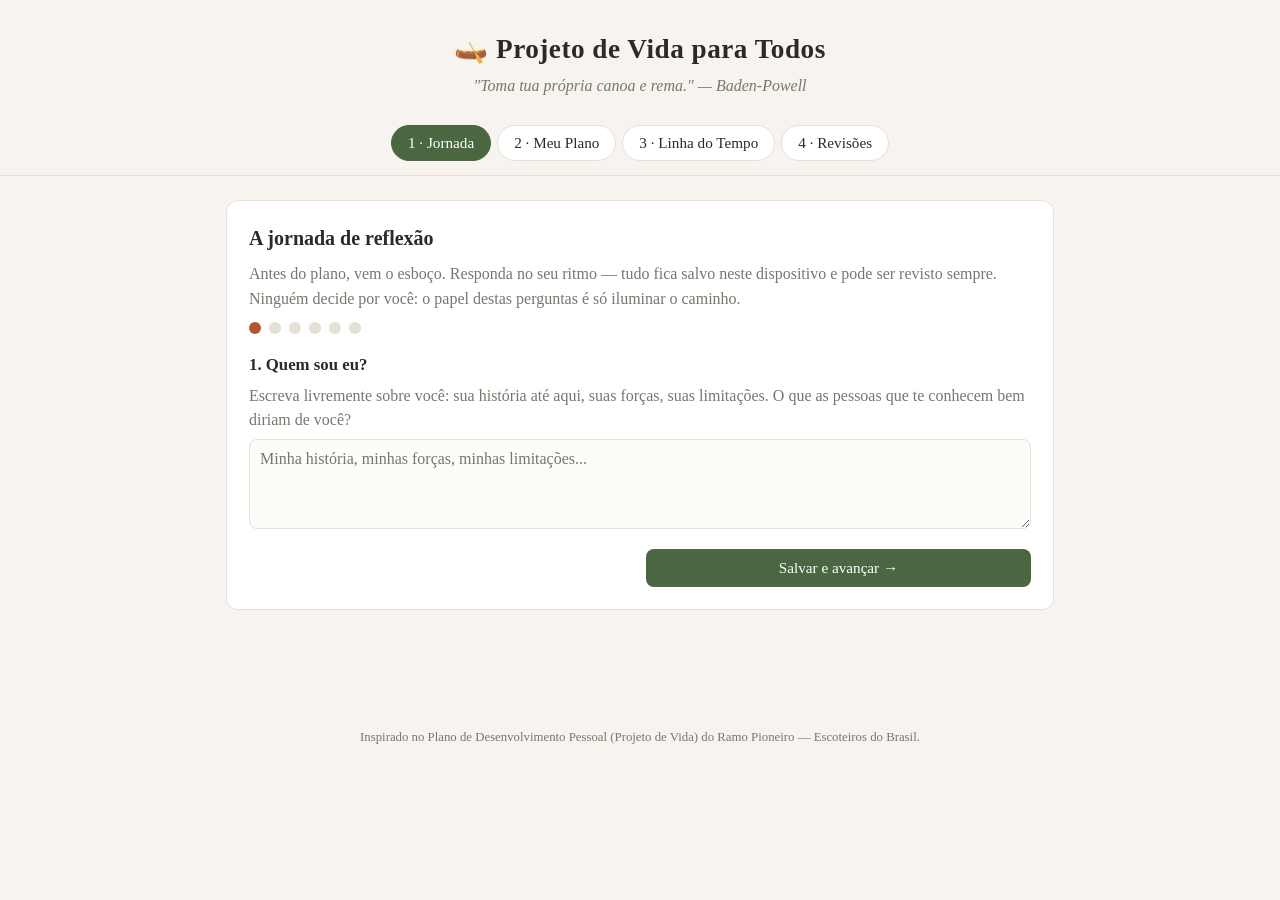
==== index.html @ 55fc8411 "Adiciona MVP web e documentação conceitual - index.html: MVP em arquivo único (jornada de reflexão, " ====
<!DOCTYPE html>
<html lang="pt-BR">
<head>
<meta charset="UTF-8">
<meta name="viewport" content="width=device-width, initial-scale=1.0">
<title>Projeto de Vida para Todos</title>
<style>
  :root{
    --bg:#f7f4ef; --card:#ffffff; --ink:#2b2a26; --muted:#7a766c;
    --accent:#4a6741; --accent2:#b4552d; --line:#e6e1d6;
    --fisico:#b4552d; --intelectual:#3b6ea5; --carater:#4a6741;
    --afetivo:#c04a6b; --social:#c9912c; --espiritual:#6b5b95;
  }
  *{box-sizing:border-box;margin:0;padding:0}
  body{font-family:Georgia,'Times New Roman',serif;background:var(--bg);color:var(--ink);line-height:1.55}
  header{padding:28px 20px 12px;text-align:center}
  header h1{font-size:1.7rem;letter-spacing:.5px}
  header p{color:var(--muted);font-style:italic;margin-top:4px}
  nav{display:flex;gap:6px;justify-content:center;flex-wrap:wrap;padding:14px 10px;position:sticky;top:0;background:var(--bg);z-index:5;border-bottom:1px solid var(--line)}
  nav button{font-family:inherit;font-size:.95rem;padding:8px 16px;border:1px solid var(--line);background:var(--card);border-radius:20px;cursor:pointer;color:var(--ink)}
  nav button.active{background:var(--accent);color:#fff;border-color:var(--accent)}
  main{max-width:860px;margin:0 auto;padding:24px 16px 80px}
  .card{background:var(--card);border:1px solid var(--line);border-radius:12px;padding:22px;margin-bottom:18px}
  .card h2{font-size:1.25rem;margin-bottom:8px}
  .card h3{font-size:1.05rem;margin:14px 0 6px}
  .muted{color:var(--muted)}
  .small{font-size:.85rem}
  textarea,input[type=text],input[type=date],select{width:100%;font-family:inherit;font-size:1rem;padding:10px;border:1px solid var(--line);border-radius:8px;background:#fdfcf9;color:var(--ink);margin-top:6px}
  textarea{min-height:90px;resize:vertical}
  .btn{font-family:inherit;font-size:.95rem;padding:9px 18px;border:none;border-radius:8px;background:var(--accent);color:#fff;cursor:pointer;margin-top:12px}
  .btn.secondary{background:transparent;color:var(--accent);border:1px solid var(--accent)}
  .btn.small{padding:5px 10px;font-size:.82rem;margin-top:0}
  .btn.danger{background:transparent;color:#a33;border:1px solid #c99}
  .quote{border-left:3px solid var(--accent2);padding:8px 14px;font-style:italic;color:var(--muted);margin:10px 0}
  .progress-dots{display:flex;gap:8px;margin:10px 0 18px}
  .progress-dots span{width:12px;height:12px;border-radius:50%;background:var(--line)}
  .progress-dots span.done{background:var(--accent)}
  .progress-dots span.current{background:var(--accent2)}
  .area-chip{display:inline-block;padding:2px 10px;border-radius:12px;color:#fff;font-size:.78rem;margin-right:6px}
  .goal{border:1px solid var(--line);border-left-width:5px;border-radius:8px;padding:12px 14px;margin:10px 0;background:#fdfcf9}
  .goal .top{display:flex;justify-content:space-between;align-items:baseline;gap:10px;flex-wrap:wrap}
  .goal.done{opacity:.55}
  .goal.done .g-title{text-decoration:line-through}
  .flex{display:flex;gap:10px;flex-wrap:wrap}
  .flex>*{flex:1;min-width:160px}
  .bars{margin:14px 0}
  .bar-row{display:flex;align-items:center;gap:10px;margin:6px 0}
  .bar-row .label{width:110px;font-size:.85rem;text-align:right}
  .bar-track{flex:1;height:14px;background:var(--line);border-radius:7px;overflow:hidden}
  .bar-fill{height:100%;border-radius:7px;transition:width .4s}
  .timeline{position:relative;margin:18px 0;padding-left:24px;border-left:2px solid var(--accent)}
  .tl-item{position:relative;margin-bottom:20px}
  .tl-item::before{content:'';position:absolute;left:-31px;top:6px;width:12px;height:12px;border-radius:50%;background:var(--accent2)}
  .tl-year{font-weight:bold;font-size:1.05rem}
  .banner{background:#fff8ec;border:1px solid #eadfc4;border-radius:10px;padding:12px 16px;margin-bottom:18px}
  .hidden{display:none}
  .center{text-align:center}
  .rev-log{border-bottom:1px dashed var(--line);padding:10px 0}
  footer{text-align:center;color:var(--muted);font-size:.8rem;padding:20px}
  @media(max-width:600px){.bar-row .label{width:80px}}
</style>
</head>
<body>
<header>
  <h1>🛶 Projeto de Vida para Todos</h1>
  <p>"Toma tua própria canoa e rema." — Baden-Powell</p>
</header>

<nav>
  <button data-tab="jornada" class="active">1 · Jornada</button>
  <button data-tab="plano">2 · Meu Plano</button>
  <button data-tab="tempo">3 · Linha do Tempo</button>
  <button data-tab="revisao">4 · Revisões</button>
</nav>

<main>

<!-- ===================== JORNADA ===================== -->
<section id="tab-jornada">
  <div class="card">
    <h2>A jornada de reflexão</h2>
    <p class="muted">Antes do plano, vem o esboço. Responda no seu ritmo — tudo fica salvo neste dispositivo e pode ser revisto sempre. Ninguém decide por você: o papel destas perguntas é só iluminar o caminho.</p>
    <div class="progress-dots" id="dots"></div>
    <div id="step-box"></div>
    <div class="flex">
      <button class="btn secondary" id="prevStep">← Anterior</button>
      <button class="btn" id="nextStep">Salvar e avançar →</button>
    </div>
  </div>
</section>

<!-- ===================== PLANO ===================== -->
<section id="tab-plano" class="hidden">
  <div class="banner" id="esbocoResumo"></div>
  <div class="card">
    <h2>Meu Plano de Desenvolvimento Pessoal</h2>
    <p class="muted">Um projeto de vida equilibrado cuida de seis áreas do desenvolvimento humano. Crie metas com prazo — pequenas ou grandes — e acompanhe o equilíbrio.</p>
    <div class="bars" id="areaBars"></div>
    <h3>Nova meta</h3>
    <div class="flex">
      <div><label class="small muted">Área</label><select id="gArea"></select></div>
      <div><label class="small muted">Horizonte</label>
        <select id="gHorizon">
          <option value="6 meses">6 meses</option>
          <option value="1 ano">1 ano</option>
          <option value="2 anos">2 anos</option>
          <option value="3 anos">3 anos</option>
          <option value="5 anos">5 anos</option>
        </select></div>
    </div>
    <label class="small muted">Meta</label>
    <input type="text" id="gTitle" placeholder="Ex.: concluir a graduação, correr 10 km, aprender violão...">
    <label class="small muted">Primeiro passo concreto</label>
    <input type="text" id="gStep" placeholder="Qual é a menor ação que você pode fazer nesta semana?">
    <button class="btn" id="addGoal">Adicionar meta</button>
  </div>
  <div class="card"><h2>Minhas metas</h2><div id="goalList"></div></div>
</section>

<!-- ===================== LINHA DO TEMPO ===================== -->
<section id="tab-tempo" class="hidden">
  <div class="card">
    <h2>Linha do tempo — próximos 5 anos</h2>
    <p class="muted">Suas metas organizadas no tempo. O futuro desejado, passo a passo.</p>
    <div class="timeline" id="timeline"></div>
  </div>
</section>

<!-- ===================== REVISÕES ===================== -->
<section id="tab-revisao" class="hidden">
  <div class="card">
    <h2>Ciclo de revisões</h2>
    <p class="muted">Um projeto de vida não é um documento — é um hábito. Revisite-o periodicamente: celebre o que avançou, ajuste o rumo, reformule sem culpa.</p>
    <div id="nextRevBox"></div>
    <label class="small muted">Agendar próxima revisão</label>
    <input type="date" id="revDate">
    <button class="btn" id="saveRevDate">Agendar</button>
  </div>
  <div class="card">
    <h2>Fazer uma revisão agora</h2>
    <p class="quote">"Promover a revisão de seu Projeto de Vida, projetando o caminho que pretende seguir para atingir aquilo que se propôs."</p>
    <label class="small muted">O que avançou desde a última revisão?</label>
    <textarea id="revWins"></textarea>
    <label class="small muted">O que mudou em mim ou ao meu redor? O que precisa ser ajustado?</label>
    <textarea id="revChanges"></textarea>
    <label class="small muted">Qual é o rumo para o próximo período?</label>
    <textarea id="revNext"></textarea>
    <button class="btn" id="saveReview">Registrar revisão</button>
  </div>
  <div class="card">
    <h2>Histórico de revisões</h2>
    <div id="revLog"></div>
  </div>
  <div class="card">
    <h2>Seus dados</h2>
    <p class="muted small">Tudo é salvo apenas neste navegador. Exporte um backup quando quiser.</p>
    <div class="flex">
      <button class="btn secondary" id="exportBtn">Exportar (JSON)</button>
      <button class="btn secondary" id="importBtn">Importar</button>
      <button class="btn danger" id="resetBtn">Apagar tudo</button>
    </div>
    <input type="file" id="importFile" accept=".json" class="hidden">
  </div>
</section>

</main>
<footer>Inspirado no Plano de Desenvolvimento Pessoal (Projeto de Vida) do Ramo Pioneiro — Escoteiros do Brasil.</footer>

<script>
const AREAS=[
 {id:'fisico',n:'Físico',c:'var(--fisico)'},
 {id:'intelectual',n:'Intelectual',c:'var(--intelectual)'},
 {id:'carater',n:'Caráter',c:'var(--carater)'},
 {id:'afetivo',n:'Afetivo',c:'var(--afetivo)'},
 {id:'social',n:'Social',c:'var(--social)'},
 {id:'espiritual',n:'Espiritual',c:'var(--espiritual)'}
];
const STEPS=[
 {k:'quemSou',t:'Quem sou eu?',q:'Escreva livremente sobre você: sua história até aqui, suas forças, suas limitações. O que as pessoas que te conhecem bem diriam de você?',ph:'Minha história, minhas forças, minhas limitações...'},
 {k:'valores',t:'Meus valores',q:'Quais valores você escolhe como bússola da sua vida? Pense em 3 a 5 princípios dos quais você não abre mão — e por quê.',ph:'Ex.: honestidade, serviço ao próximo, família, liberdade...'},
 {k:'mundo',t:'Meu mundo ao redor',q:'Faça uma análise prática do seu cenário: onde você vive, com quem conta, quais oportunidades e obstáculos existem ao seu redor hoje?',ph:'Contexto, pessoas, oportunidades, obstáculos...'},
 {k:'futuro',t:'O futuro desejado',q:'Daqui a 5 anos, se tudo caminhar bem: onde você está? O que faz? Com quem? Como se sente? Descreva esse futuro como se já estivesse vivendo nele.',ph:'Daqui a 5 anos eu...'},
 {k:'escolhas',t:'As escolhas',q:'Todas as possibilidades estão abertas, mas não dá para atingir todas — é preciso escolher. Do futuro que você descreveu, o que é essencial? O que você aceita deixar de lado por ora?',ph:'O essencial para mim é... Abro mão, por enquanto, de...'},
 {k:'apoio',t:'Minha rede de apoio',q:'Quem pode ser seu "padrinho/madrinha" nessa caminhada — alguém maduro que faça boas perguntas sem decidir por você? E quais amigos ajudarão a manter o rumo?',ph:'Pessoas com quem vou compartilhar este projeto...'}
];
let db=load();
function load(){try{return JSON.parse(localStorage.getItem('pvpt'))||{}}catch(e){return{}}}
function save(){localStorage.setItem('pvpt',JSON.stringify(db))}
db.journey=db.journey||{};db.goals=db.goals||[];db.reviews=db.reviews||[];db.step=db.step||0;

/* ---------- navegação ---------- */
document.querySelectorAll('nav button').forEach(b=>b.onclick=()=>{
  document.querySelectorAll('nav button').forEach(x=>x.classList.remove('active'));
  b.classList.add('active');
  ['jornada','plano','tempo','revisao'].forEach(t=>document.getElementById('tab-'+t).classList.toggle('hidden',t!==b.dataset.tab));
  render();
});

/* ---------- jornada ---------- */
function renderJourney(){
  const i=db.step, s=STEPS[Math.min(i,STEPS.length-1)];
  document.getElementById('dots').innerHTML=STEPS.map((_,j)=>`<span class="${j<i?'done':j===i?'current':''}"></span>`).join('');
  const box=document.getElementById('step-box');
  if(i>=STEPS.length){
    box.innerHTML=`<h3>✅ Esboço concluído!</h3><p class="muted">Você completou a jornada de reflexão. Agora transforme o esboço em plano: vá para <b>Meu Plano</b> e crie metas nas seis áreas. Você pode voltar e revisar qualquer resposta quando quiser.</p>`;
    document.getElementById('nextStep').classList.add('hidden');
  }else{
    document.getElementById('nextStep').classList.remove('hidden');
    box.innerHTML=`<h3>${i+1}. ${s.t}</h3><p class="muted">${s.q}</p><textarea id="stepText" placeholder="${s.ph}">${db.journey[s.k]||''}</textarea>`;
  }
  document.getElementById('prevStep').style.visibility=i===0?'hidden':'visible';
}
document.getElementById('nextStep').onclick=()=>{
  const s=STEPS[db.step]; if(s){db.journey[s.k]=document.getElementById('stepText').value}
  db.step=Math.min(db.step+1,STEPS.length); save(); renderJourney();
};
document.getElementById('prevStep').onclick=()=>{
  const s=STEPS[db.step]; if(s&&document.getElementById('stepText'))db.journey[s.k]=document.getElementById('stepText').value;
  db.step=Math.max(db.step-1,0); save(); renderJourney();
};

/* ---------- plano ---------- */
document.getElementById('gArea').innerHTML=AREAS.map(a=>`<option value="${a.id}">${a.n}</option>`).join('');
document.getElementById('addGoal').onclick=()=>{
  const t=document.getElementById('gTitle').value.trim(); if(!t)return alert('Escreva a meta.');
  db.goals.push({id:Date.now(),area:document.getElementById('gArea').value,horizon:document.getElementById('gHorizon').value,title:t,step:document.getElementById('gStep').value.trim(),done:false});
  document.getElementById('gTitle').value='';document.getElementById('gStep').value='';
  save(); render();
};
function area(id){return AREAS.find(a=>a.id===id)}
function renderPlan(){
  const vals=db.journey.valores?`<b>Bússola de valores:</b> ${esc(db.journey.valores).slice(0,220)}`:'Complete a <b>Jornada</b> para trazer seus valores e seu futuro desejado para cá.';
  document.getElementById('esbocoResumo').innerHTML='🧭 '+vals;
  document.getElementById('areaBars').innerHTML=AREAS.map(a=>{
    const n=db.goals.filter(g=>g.area===a.id).length;
    const max=Math.max(1,...AREAS.map(x=>db.goals.filter(g=>g.area===x.id).length));
    return `<div class="bar-row"><div class="label">${a.n}</div><div class="bar-track"><div class="bar-fill" style="width:${n/max*100}%;background:${a.c}"></div></div><div class="small muted">${n}</div></div>`;
  }).join('');
  const list=document.getElementById('goalList');
  list.innerHTML=db.goals.length?db.goals.map(g=>`
    <div class="goal ${g.done?'done':''}" style="border-left-color:${area(g.area).c}">
      <div class="top"><div><span class="area-chip" style="background:${area(g.area).c}">${area(g.area).n}</span><b class="g-title">${esc(g.title)}</b></div><span class="small muted">${g.horizon}</span></div>
      ${g.step?`<div class="small muted">Primeiro passo: ${esc(g.step)}</div>`:''}
      <div style="margin-top:8px">
        <button class="btn small secondary" onclick="toggleGoal(${g.id})">${g.done?'Reabrir':'Concluída ✓'}</button>
        <button class="btn small danger" onclick="delGoal(${g.id})">Excluir</button>
      </div>
    </div>`).join(''):'<p class="muted">Nenhuma meta ainda. Comece pequeno — uma meta em uma área já é um começo.</p>';
}
window.toggleGoal=id=>{const g=db.goals.find(x=>x.id===id);g.done=!g.done;save();render()};
window.delGoal=id=>{if(confirm('Excluir esta meta?')){db.goals=db.goals.filter(x=>x.id!==id);save();render()}};

/* ---------- linha do tempo ---------- */
function renderTimeline(){
  const order=['6 meses','1 ano','2 anos','3 anos','5 anos'];
  const y=new Date().getFullYear();
  const lbl={'6 meses':`${y} · em 6 meses`,'1 ano':`${y+1}`,'2 anos':`${y+2}`,'3 anos':`${y+3}`,'5 anos':`${y+5}`};
  document.getElementById('timeline').innerHTML=order.map(h=>{
    const gs=db.goals.filter(g=>g.horizon===h);
    if(!gs.length)return '';
    return `<div class="tl-item"><div class="tl-year">${lbl[h]}</div>${gs.map(g=>`<div><span class="area-chip" style="background:${area(g.area).c}">${area(g.area).n}</span>${g.done?'✅ ':''}${esc(g.title)}</div>`).join('')}</div>`;
  }).join('')||'<p class="muted">Crie metas em <b>Meu Plano</b> para vê-las aqui.</p>';
}

/* ---------- revisões ---------- */
function renderReviews(){
  const box=document.getElementById('nextRevBox');
  if(db.nextReview){
    const d=new Date(db.nextReview+'T00:00'),today=new Date();today.setHours(0,0,0,0);
    const diff=Math.round((d-today)/864e5);
    box.innerHTML=diff<0?`<div class="banner">⏰ <b>Sua revisão está atrasada ${-diff} dia(s).</b> Que tal fazê-la agora, logo abaixo?</div>`
      :diff===0?`<div class="banner">🌟 <b>Hoje é dia de revisão do seu projeto de vida!</b></div>`
      :`<div class="banner">📅 Próxima revisão em <b>${diff} dia(s)</b> (${d.toLocaleDateString('pt-BR')}).</div>`;
  }else box.innerHTML='<div class="banner">Nenhuma revisão agendada. Sugestão: a cada 3 meses.</div>';
  document.getElementById('revLog').innerHTML=db.reviews.length?[...db.reviews].reverse().map(r=>`
    <div class="rev-log"><b>${new Date(r.date).toLocaleDateString('pt-BR')}</b>
    ${r.wins?`<div class="small"><b>Avanços:</b> ${esc(r.wins)}</div>`:''}
    ${r.changes?`<div class="small"><b>Ajustes:</b> ${esc(r.changes)}</div>`:''}
    ${r.next?`<div class="small"><b>Rumo:</b> ${esc(r.next)}</div>`:''}</div>`).join('')
    :'<p class="muted">Nenhuma revisão registrada ainda.</p>';
}
document.getElementById('saveRevDate').onclick=()=>{
  const v=document.getElementById('revDate').value; if(!v)return alert('Escolha uma data.');
  db.nextReview=v;save();render();
};
document.getElementById('saveReview').onclick=()=>{
  const wins=document.getElementById('revWins').value.trim(),changes=document.getElementById('revChanges').value.trim(),next=document.getElementById('revNext').value.trim();
  if(!wins&&!changes&&!next)return alert('Escreva pelo menos um campo.');
  db.reviews.push({date:new Date().toISOString(),wins,changes,next});
  const d=new Date();d.setMonth(d.getMonth()+3);db.nextReview=d.toISOString().slice(0,10);
  ['revWins','revChanges','revNext'].forEach(i=>document.getElementById(i).value='');
  save();render();alert('Revisão registrada! Próxima sugerida daqui a 3 meses — ajuste a data se quiser.');
};

/* ---------- dados ---------- */
document.getElementById('exportBtn').onclick=()=>{
  const a=document.createElement('a');
  a.href=URL.createObjectURL(new Blob([JSON.stringify(db,null,2)],{type:'application/json'}));
  a.download='projeto-de-vida-backup.json';a.click();
};
document.getElementById('importBtn').onclick=()=>document.getElementById('importFile').click();
document.getElementById('importFile').onchange=e=>{
  const f=e.target.files[0];if(!f)return;
  const r=new FileReader();r.onload=()=>{try{db=JSON.parse(r.result);db.journey=db.journey||{};db.goals=db.goals||[];db.reviews=db.reviews||[];db.step=db.step||0;save();render();alert('Dados importados!')}catch(err){alert('Arquivo inválido.')}};r.readAsText(f);
};
document.getElementById('resetBtn').onclick=()=>{if(confirm('Apagar TODOS os dados deste dispositivo?')){localStorage.removeItem('pvpt');db={journey:{},goals:[],reviews:[],step:0};render()}};

function esc(s){const d=document.createElement('div');d.textContent=s;return d.innerHTML}
function render(){renderJourney();renderPlan();renderTimeline();renderReviews()}
render();
</script>
</body>
</html>
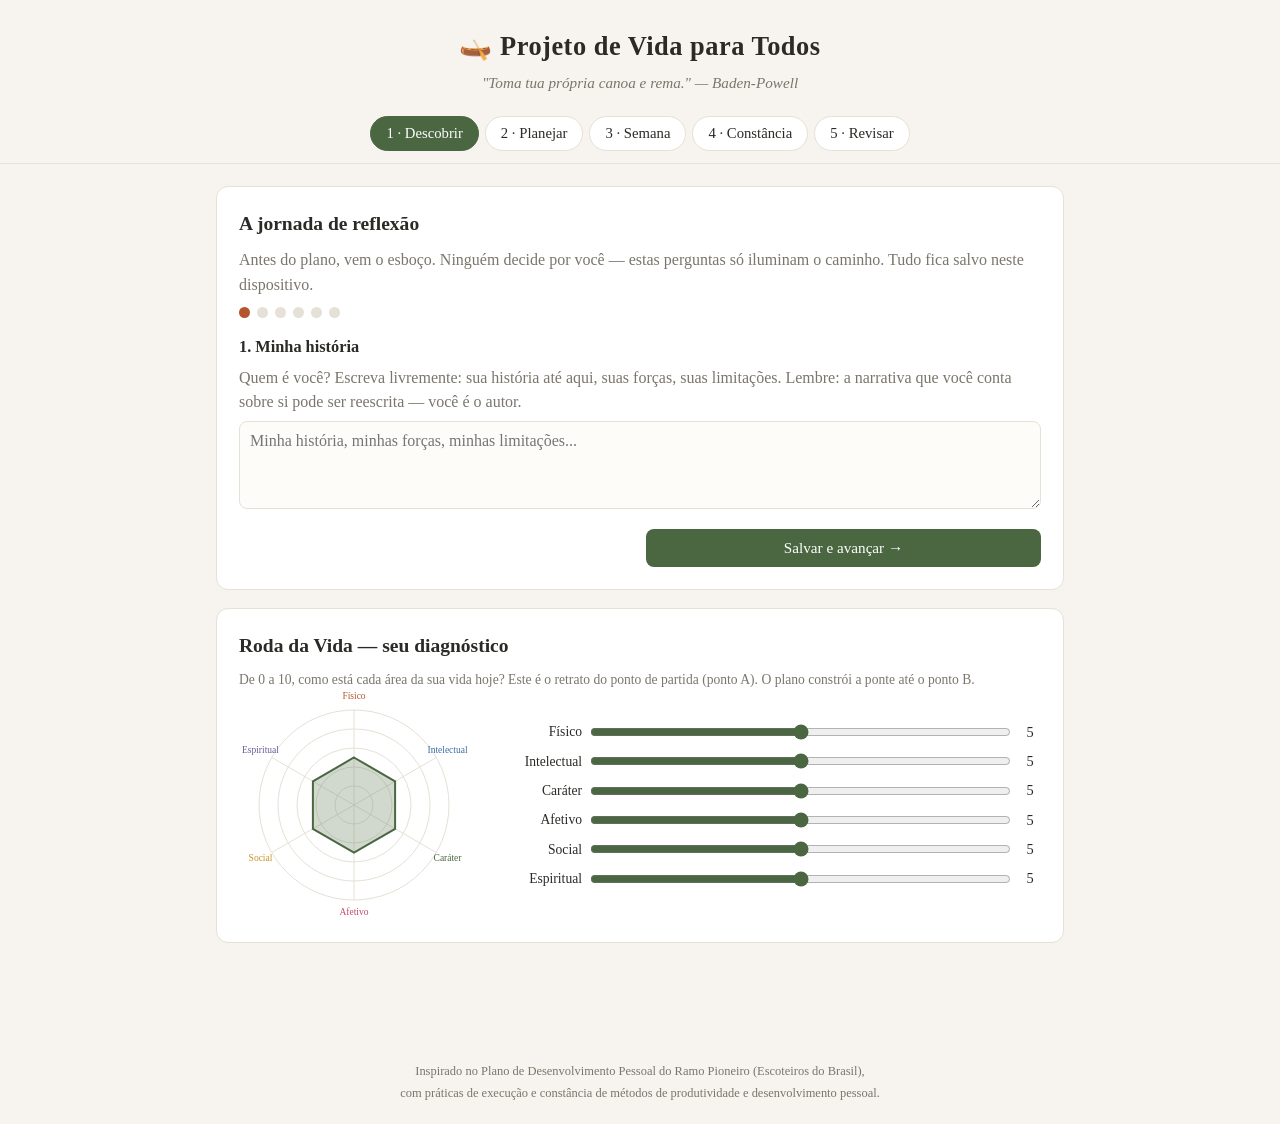
==== commit 128428a4: "Redesenha app v2 integrando PDP escoteiro, Método Cronos e Jornada das 5 Liberdades - docs/estrutura" ====
--- a/index.html
+++ b/index.html
@@ -7,57 +7,77 @@
 <style>
   :root{
     --bg:#f7f4ef; --card:#ffffff; --ink:#2b2a26; --muted:#7a766c;
-    --accent:#4a6741; --accent2:#b4552d; --line:#e6e1d6;
+    --accent:#4a6741; --accent2:#b4552d; --line:#e6e1d6; --soft:#fdfcf9;
     --fisico:#b4552d; --intelectual:#3b6ea5; --carater:#4a6741;
     --afetivo:#c04a6b; --social:#c9912c; --espiritual:#6b5b95;
   }
   *{box-sizing:border-box;margin:0;padding:0}
   body{font-family:Georgia,'Times New Roman',serif;background:var(--bg);color:var(--ink);line-height:1.55}
-  header{padding:28px 20px 12px;text-align:center}
-  header h1{font-size:1.7rem;letter-spacing:.5px}
-  header p{color:var(--muted);font-style:italic;margin-top:4px}
-  nav{display:flex;gap:6px;justify-content:center;flex-wrap:wrap;padding:14px 10px;position:sticky;top:0;background:var(--bg);z-index:5;border-bottom:1px solid var(--line)}
-  nav button{font-family:inherit;font-size:.95rem;padding:8px 16px;border:1px solid var(--line);background:var(--card);border-radius:20px;cursor:pointer;color:var(--ink)}
+  header{padding:26px 20px 10px;text-align:center}
+  header h1{font-size:1.65rem;letter-spacing:.5px}
+  header p{color:var(--muted);font-style:italic;margin-top:4px;font-size:.95rem}
+  nav{display:flex;gap:6px;justify-content:center;flex-wrap:wrap;padding:12px 10px;position:sticky;top:0;background:var(--bg);z-index:5;border-bottom:1px solid var(--line)}
+  nav button{font-family:inherit;font-size:.92rem;padding:8px 15px;border:1px solid var(--line);background:var(--card);border-radius:20px;cursor:pointer;color:var(--ink)}
   nav button.active{background:var(--accent);color:#fff;border-color:var(--accent)}
-  main{max-width:860px;margin:0 auto;padding:24px 16px 80px}
+  main{max-width:880px;margin:0 auto;padding:22px 16px 80px}
   .card{background:var(--card);border:1px solid var(--line);border-radius:12px;padding:22px;margin-bottom:18px}
-  .card h2{font-size:1.25rem;margin-bottom:8px}
-  .card h3{font-size:1.05rem;margin:14px 0 6px}
-  .muted{color:var(--muted)}
-  .small{font-size:.85rem}
-  textarea,input[type=text],input[type=date],select{width:100%;font-family:inherit;font-size:1rem;padding:10px;border:1px solid var(--line);border-radius:8px;background:#fdfcf9;color:var(--ink);margin-top:6px}
-  textarea{min-height:90px;resize:vertical}
+  .card h2{font-size:1.22rem;margin-bottom:8px}
+  .card h3{font-size:1.02rem;margin:14px 0 6px}
+  .muted{color:var(--muted)} .small{font-size:.85rem} .center{text-align:center}
+  textarea,input[type=text],input[type=date],input[type=number],select{width:100%;font-family:inherit;font-size:1rem;padding:10px;border:1px solid var(--line);border-radius:8px;background:var(--soft);color:var(--ink);margin-top:6px}
+  textarea{min-height:88px;resize:vertical}
   .btn{font-family:inherit;font-size:.95rem;padding:9px 18px;border:none;border-radius:8px;background:var(--accent);color:#fff;cursor:pointer;margin-top:12px}
   .btn.secondary{background:transparent;color:var(--accent);border:1px solid var(--accent)}
   .btn.small{padding:5px 10px;font-size:.82rem;margin-top:0}
   .btn.danger{background:transparent;color:#a33;border:1px solid #c99}
   .quote{border-left:3px solid var(--accent2);padding:8px 14px;font-style:italic;color:var(--muted);margin:10px 0}
-  .progress-dots{display:flex;gap:8px;margin:10px 0 18px}
-  .progress-dots span{width:12px;height:12px;border-radius:50%;background:var(--line)}
+  .progress-dots{display:flex;gap:7px;margin:10px 0 16px;flex-wrap:wrap}
+  .progress-dots span{width:11px;height:11px;border-radius:50%;background:var(--line);cursor:pointer}
   .progress-dots span.done{background:var(--accent)}
   .progress-dots span.current{background:var(--accent2)}
-  .area-chip{display:inline-block;padding:2px 10px;border-radius:12px;color:#fff;font-size:.78rem;margin-right:6px}
-  .goal{border:1px solid var(--line);border-left-width:5px;border-radius:8px;padding:12px 14px;margin:10px 0;background:#fdfcf9}
+  .area-chip{display:inline-block;padding:2px 10px;border-radius:12px;color:#fff;font-size:.76rem;margin-right:6px}
+  .goal{border:1px solid var(--line);border-left-width:5px;border-radius:8px;padding:12px 14px;margin:10px 0;background:var(--soft)}
   .goal .top{display:flex;justify-content:space-between;align-items:baseline;gap:10px;flex-wrap:wrap}
-  .goal.done{opacity:.55}
-  .goal.done .g-title{text-decoration:line-through}
-  .flex{display:flex;gap:10px;flex-wrap:wrap}
-  .flex>*{flex:1;min-width:160px}
+  .goal.done{opacity:.55} .goal.done .g-title{text-decoration:line-through}
+  .flex{display:flex;gap:10px;flex-wrap:wrap} .flex>*{flex:1;min-width:150px}
   .bars{margin:14px 0}
   .bar-row{display:flex;align-items:center;gap:10px;margin:6px 0}
-  .bar-row .label{width:110px;font-size:.85rem;text-align:right}
-  .bar-track{flex:1;height:14px;background:var(--line);border-radius:7px;overflow:hidden}
+  .bar-row .label{width:105px;font-size:.84rem;text-align:right}
+  .bar-track{flex:1;height:13px;background:var(--line);border-radius:7px;overflow:hidden}
   .bar-fill{height:100%;border-radius:7px;transition:width .4s}
   .timeline{position:relative;margin:18px 0;padding-left:24px;border-left:2px solid var(--accent)}
   .tl-item{position:relative;margin-bottom:20px}
   .tl-item::before{content:'';position:absolute;left:-31px;top:6px;width:12px;height:12px;border-radius:50%;background:var(--accent2)}
-  .tl-year{font-weight:bold;font-size:1.05rem}
-  .banner{background:#fff8ec;border:1px solid #eadfc4;border-radius:10px;padding:12px 16px;margin-bottom:18px}
+  .tl-year{font-weight:bold;font-size:1.02rem}
+  .banner{background:#fff8ec;border:1px solid #eadfc4;border-radius:10px;padding:12px 16px;margin-bottom:16px}
   .hidden{display:none}
-  .center{text-align:center}
   .rev-log{border-bottom:1px dashed var(--line);padding:10px 0}
-  footer{text-align:center;color:var(--muted);font-size:.8rem;padding:20px}
-  @media(max-width:600px){.bar-row .label{width:80px}}
+  .wheel-wrap{display:flex;gap:18px;flex-wrap:wrap;align-items:center;justify-content:center}
+  .wheel-sliders{flex:1;min-width:240px}
+  .slider-row{display:flex;align-items:center;gap:8px;margin:7px 0}
+  .slider-row .label{width:95px;font-size:.85rem;text-align:right}
+  .slider-row input[type=range]{flex:1;accent-color:var(--accent)}
+  .slider-row .val{width:22px;text-align:center;font-size:.9rem}
+  .habit{display:flex;align-items:center;gap:10px;border:1px solid var(--line);border-radius:8px;padding:9px 12px;margin:7px 0;background:var(--soft)}
+  .habit .name{flex:1}
+  .habit .streak{font-size:.8rem;color:var(--accent2)}
+  .habit input[type=checkbox]{width:20px;height:20px;accent-color:var(--accent)}
+  .top3-item{display:flex;align-items:center;gap:10px;border:1px solid var(--line);border-left:5px solid var(--accent2);border-radius:8px;padding:10px 12px;margin:8px 0;background:var(--soft)}
+  .top3-item input[type=checkbox]{width:20px;height:20px;accent-color:var(--accent)}
+  .top3-item.done .t{text-decoration:line-through;opacity:.6}
+  .space-cols{display:grid;grid-template-columns:repeat(auto-fit,minmax(170px,1fr));gap:10px;margin-top:10px}
+  .space-col{border:1px solid var(--line);border-radius:8px;padding:10px;background:var(--soft)}
+  .space-col h4{font-size:.9rem;margin-bottom:6px}
+  .space-col ul{list-style:none}
+  .space-col li{font-size:.86rem;padding:3px 0;border-bottom:1px dashed var(--line);display:flex;justify-content:space-between;gap:6px}
+  .space-col li button{border:none;background:none;color:#a33;cursor:pointer}
+  .kpi-grid{display:grid;grid-template-columns:repeat(auto-fit,minmax(130px,1fr));gap:10px;margin:12px 0}
+  .kpi{border:1px solid var(--line);border-radius:10px;padding:14px 10px;text-align:center;background:var(--soft)}
+  .kpi .num{font-size:1.7rem;font-weight:bold;color:var(--accent)}
+  .kpi .lbl{font-size:.78rem;color:var(--muted)}
+  .support-person{display:flex;justify-content:space-between;align-items:center;border-bottom:1px dashed var(--line);padding:7px 0}
+  footer{text-align:center;color:var(--muted);font-size:.78rem;padding:20px;line-height:1.7}
+  @media(max-width:600px){.bar-row .label{width:78px}.slider-row .label{width:78px}}
 </style>
 </head>
 <body>
@@ -67,19 +87,20 @@
 </header>
 
 <nav>
-  <button data-tab="jornada" class="active">1 · Jornada</button>
-  <button data-tab="plano">2 · Meu Plano</button>
-  <button data-tab="tempo">3 · Linha do Tempo</button>
-  <button data-tab="revisao">4 · Revisões</button>
+  <button data-tab="descobrir" class="active">1 · Descobrir</button>
+  <button data-tab="planejar">2 · Planejar</button>
+  <button data-tab="semana">3 · Semana</button>
+  <button data-tab="constancia">4 · Constância</button>
+  <button data-tab="revisar">5 · Revisar</button>
 </nav>
 
 <main>
 
-<!-- ===================== JORNADA ===================== -->
-<section id="tab-jornada">
+<!-- ============ DESCOBRIR ============ -->
+<section id="tab-descobrir">
   <div class="card">
     <h2>A jornada de reflexão</h2>
-    <p class="muted">Antes do plano, vem o esboço. Responda no seu ritmo — tudo fica salvo neste dispositivo e pode ser revisto sempre. Ninguém decide por você: o papel destas perguntas é só iluminar o caminho.</p>
+    <p class="muted">Antes do plano, vem o esboço. Ninguém decide por você — estas perguntas só iluminam o caminho. Tudo fica salvo neste dispositivo.</p>
     <div class="progress-dots" id="dots"></div>
     <div id="step-box"></div>
     <div class="flex">
@@ -87,70 +108,140 @@
       <button class="btn" id="nextStep">Salvar e avançar →</button>
     </div>
   </div>
+  <div class="card" id="wheelCard">
+    <h2>Roda da Vida — seu diagnóstico</h2>
+    <p class="muted small">De 0 a 10, como está cada área da sua vida hoje? Este é o retrato do ponto de partida (ponto A). O plano constrói a ponte até o ponto B.</p>
+    <div class="wheel-wrap">
+      <svg id="wheelSvg" width="230" height="230" viewBox="0 0 230 230"></svg>
+      <div class="wheel-sliders" id="wheelSliders"></div>
+    </div>
+  </div>
 </section>
 
-<!-- ===================== PLANO ===================== -->
-<section id="tab-plano" class="hidden">
+<!-- ============ PLANEJAR ============ -->
+<section id="tab-planejar" class="hidden">
   <div class="banner" id="esbocoResumo"></div>
   <div class="card">
-    <h2>Meu Plano de Desenvolvimento Pessoal</h2>
-    <p class="muted">Um projeto de vida equilibrado cuida de seis áreas do desenvolvimento humano. Crie metas com prazo — pequenas ou grandes — e acompanhe o equilíbrio.</p>
+    <h2>Metas nas 6 áreas</h2>
+    <p class="muted">Um projeto equilibrado cuida das seis áreas do desenvolvimento humano. Metas claras, com prazo, um porquê e um primeiro passo.</p>
     <div class="bars" id="areaBars"></div>
     <h3>Nova meta</h3>
     <div class="flex">
       <div><label class="small muted">Área</label><select id="gArea"></select></div>
       <div><label class="small muted">Horizonte</label>
         <select id="gHorizon">
-          <option value="6 meses">6 meses</option>
-          <option value="1 ano">1 ano</option>
-          <option value="2 anos">2 anos</option>
-          <option value="3 anos">3 anos</option>
+          <option value="6 meses">6 meses</option><option value="1 ano">1 ano</option>
+          <option value="2 anos">2 anos</option><option value="3 anos">3 anos</option>
           <option value="5 anos">5 anos</option>
         </select></div>
     </div>
-    <label class="small muted">Meta</label>
-    <input type="text" id="gTitle" placeholder="Ex.: concluir a graduação, correr 10 km, aprender violão...">
-    <label class="small muted">Primeiro passo concreto</label>
-    <input type="text" id="gStep" placeholder="Qual é a menor ação que você pode fazer nesta semana?">
+    <label class="small muted">Meta (específica e mensurável)</label>
+    <input type="text" id="gTitle" placeholder="Ex.: correr 10 km, concluir a graduação, ler 12 livros...">
+    <label class="small muted">Por que ela importa? (ligue a um valor seu ou à sua visão)</label>
+    <input type="text" id="gWhy" placeholder="Ex.: saúde para acompanhar meus filhos crescendo">
+    <label class="small muted">Primeiro passo concreto (esta semana)</label>
+    <input type="text" id="gStep" placeholder="Qual é a menor ação possível?">
+    <label class="small muted">O que preciso desenvolver? (conhecimento · habilidade · atitude — opcional)</label>
+    <input type="text" id="gCha" placeholder="Ex.: aprender inglês (C), treinar oratória (H), pedir ajuda (A)">
     <button class="btn" id="addGoal">Adicionar meta</button>
   </div>
   <div class="card"><h2>Minhas metas</h2><div id="goalList"></div></div>
+  <div class="card">
+    <h2>Linha do tempo — próximos 5 anos</h2>
+    <div class="timeline" id="timeline"></div>
+  </div>
+  <div class="card">
+    <h2>Minha rede de apoio</h2>
+    <p class="muted small">Um projeto compartilhado é mais forte. Quem conhece o seu? Um padrinho/madrinha que faz boas perguntas, amigos que ajudam a manter o rumo.</p>
+    <div id="supportList"></div>
+    <div class="flex">
+      <input type="text" id="supName" placeholder="Nome">
+      <select id="supRole"><option>Padrinho/Madrinha</option><option>Par (amigo/colega)</option><option>Mentor profissional</option><option>Família</option></select>
+    </div>
+    <button class="btn secondary" id="addSup">Adicionar pessoa</button>
+  </div>
 </section>
 
-<!-- ===================== LINHA DO TEMPO ===================== -->
-<section id="tab-tempo" class="hidden">
-  <div class="card">
-    <h2>Linha do tempo — próximos 5 anos</h2>
-    <p class="muted">Suas metas organizadas no tempo. O futuro desejado, passo a passo.</p>
-    <div class="timeline" id="timeline"></div>
+<!-- ============ SEMANA ============ -->
+<section id="tab-semana" class="hidden">
+  <div class="card">
+    <h2>Top 3 da semana <span class="small muted" id="weekLabel"></span></h2>
+    <p class="muted small">Foco é força: escolha até 3 ações que fazem suas metas avançarem nesta semana. Menos é mais.</p>
+    <div id="top3List"></div>
+    <div class="flex">
+      <input type="text" id="t3Text" placeholder="Ação da semana (ligada a uma meta, se possível)">
+      <select id="t3Goal"></select>
+    </div>
+    <button class="btn" id="addTop3">Adicionar ao top 3</button>
+  </div>
+  <div class="card">
+    <h2>Hábitos de hoje <span class="small muted" id="todayLabel"></span></h2>
+    <p class="muted small">Disciplina é um músculo: treina-se com repetições pequenas e diárias.</p>
+    <div id="habitList"></div>
+    <div class="flex"><input type="text" id="habName" placeholder="Novo hábito diário (ex.: caminhar 20 min, ler 10 páginas)"></div>
+    <button class="btn secondary" id="addHabit">Adicionar hábito</button>
+  </div>
+  <div class="card">
+    <h2>Abrir espaço livre</h2>
+    <p class="muted small">Antes de acrescentar, remova. O que você precisa <b>parar</b>, <b>delegar</b> ou <b>começar</b>?</p>
+    <div class="flex">
+      <input type="text" id="spText" placeholder="Ex.: rolagem infinita à noite">
+      <select id="spType"><option value="parar">Parar</option><option value="delegar">Delegar</option><option value="comecar">Começar</option></select>
+    </div>
+    <button class="btn secondary" id="addSpace">Registrar</button>
+    <div class="space-cols">
+      <div class="space-col"><h4>⛔ Parar</h4><ul id="sp-parar"></ul></div>
+      <div class="space-col"><h4>🤝 Delegar</h4><ul id="sp-delegar"></ul></div>
+      <div class="space-col"><h4>🌱 Começar</h4><ul id="sp-comecar"></ul></div>
+    </div>
   </div>
 </section>
 
-<!-- ===================== REVISÕES ===================== -->
-<section id="tab-revisao" class="hidden">
-  <div class="card">
-    <h2>Ciclo de revisões</h2>
-    <p class="muted">Um projeto de vida não é um documento — é um hábito. Revisite-o periodicamente: celebre o que avançou, ajuste o rumo, reformule sem culpa.</p>
+<!-- ============ CONSTÂNCIA ============ -->
+<section id="tab-constancia" class="hidden">
+  <div class="card">
+    <h2>Placar da constância</h2>
+    <p class="quote">A maestria mora no platô: os dias comuns, repetidos com carinho, são o próprio caminho.</p>
+    <div class="kpi-grid" id="kpiGrid"></div>
+    <div id="plateauMsg" class="banner"></div>
+  </div>
+  <div class="card">
+    <h2>Indicadores do mês</h2>
+    <div class="bars" id="monthBars"></div>
+    <p class="muted small">Indicadores são feedback, não julgamento. Eles mostram onde ajustar o rumo.</p>
+  </div>
+</section>
+
+<!-- ============ REVISAR ============ -->
+<section id="tab-revisar" class="hidden">
+  <div class="card">
+    <h2>O ciclo que nunca termina</h2>
+    <p class="muted">Um projeto de vida não é um documento — é um hábito. Feche a semana com uma revisão leve; a cada 3 meses, faça uma vigília profunda.</p>
     <div id="nextRevBox"></div>
-    <label class="small muted">Agendar próxima revisão</label>
+    <label class="small muted">Agendar próxima vigília (revisão profunda)</label>
     <input type="date" id="revDate">
     <button class="btn" id="saveRevDate">Agendar</button>
   </div>
   <div class="card">
-    <h2>Fazer uma revisão agora</h2>
+    <h2>Revisão da semana (leve)</h2>
+    <label class="small muted">O que avançou nesta semana?</label>
+    <textarea id="revWins"></textarea>
+    <label class="small muted">O que travou? O que ajustar?</label>
+    <textarea id="revChanges"></textarea>
+    <button class="btn" id="saveWeekReview">Fechar a semana</button>
+  </div>
+  <div class="card">
+    <h2>Vigília (revisão profunda)</h2>
     <p class="quote">"Promover a revisão de seu Projeto de Vida, projetando o caminho que pretende seguir para atingir aquilo que se propôs."</p>
-    <label class="small muted">O que avançou desde a última revisão?</label>
-    <textarea id="revWins"></textarea>
-    <label class="small muted">O que mudou em mim ou ao meu redor? O que precisa ser ajustado?</label>
-    <textarea id="revChanges"></textarea>
-    <label class="small muted">Qual é o rumo para o próximo período?</label>
-    <textarea id="revNext"></textarea>
-    <button class="btn" id="saveReview">Registrar revisão</button>
-  </div>
-  <div class="card">
-    <h2>Histórico de revisões</h2>
-    <div id="revLog"></div>
-  </div>
+    <label class="small muted">Relendo minha jornada e minha visão: o que mudou em mim ou ao meu redor?</label>
+    <textarea id="vigChanges"></textarea>
+    <label class="small muted">Minhas metas ainda apontam para o futuro que eu quero? O que reformular?</label>
+    <textarea id="vigGoals"></textarea>
+    <label class="small muted">Qual é o rumo para o próximo trimestre?</label>
+    <textarea id="vigNext"></textarea>
+    <button class="btn" id="saveVigil">Registrar vigília</button>
+  </div>
+  <div class="card"><h2>Histórico</h2><div id="revLog"></div></div>
   <div class="card">
     <h2>Seus dados</h2>
     <p class="muted small">Tudo é salvo apenas neste navegador. Exporte um backup quando quiser.</p>
@@ -164,135 +255,262 @@
 </section>
 
 </main>
-<footer>Inspirado no Plano de Desenvolvimento Pessoal (Projeto de Vida) do Ramo Pioneiro — Escoteiros do Brasil.</footer>
+<footer>
+  Inspirado no Plano de Desenvolvimento Pessoal do Ramo Pioneiro (Escoteiros do Brasil),<br>
+  com práticas de execução e constância de métodos de produtividade e desenvolvimento pessoal.
+</footer>
 
 <script>
+/* ================= dados ================= */
 const AREAS=[
- {id:'fisico',n:'Físico',c:'var(--fisico)'},
- {id:'intelectual',n:'Intelectual',c:'var(--intelectual)'},
- {id:'carater',n:'Caráter',c:'var(--carater)'},
- {id:'afetivo',n:'Afetivo',c:'var(--afetivo)'},
- {id:'social',n:'Social',c:'var(--social)'},
- {id:'espiritual',n:'Espiritual',c:'var(--espiritual)'}
+ {id:'fisico',n:'Físico',c:'var(--fisico)',hex:'#b4552d'},
+ {id:'intelectual',n:'Intelectual',c:'var(--intelectual)',hex:'#3b6ea5'},
+ {id:'carater',n:'Caráter',c:'var(--carater)',hex:'#4a6741'},
+ {id:'afetivo',n:'Afetivo',c:'var(--afetivo)',hex:'#c04a6b'},
+ {id:'social',n:'Social',c:'var(--social)',hex:'#c9912c'},
+ {id:'espiritual',n:'Espiritual',c:'var(--espiritual)',hex:'#6b5b95'}
 ];
 const STEPS=[
- {k:'quemSou',t:'Quem sou eu?',q:'Escreva livremente sobre você: sua história até aqui, suas forças, suas limitações. O que as pessoas que te conhecem bem diriam de você?',ph:'Minha história, minhas forças, minhas limitações...'},
- {k:'valores',t:'Meus valores',q:'Quais valores você escolhe como bússola da sua vida? Pense em 3 a 5 princípios dos quais você não abre mão — e por quê.',ph:'Ex.: honestidade, serviço ao próximo, família, liberdade...'},
- {k:'mundo',t:'Meu mundo ao redor',q:'Faça uma análise prática do seu cenário: onde você vive, com quem conta, quais oportunidades e obstáculos existem ao seu redor hoje?',ph:'Contexto, pessoas, oportunidades, obstáculos...'},
- {k:'futuro',t:'O futuro desejado',q:'Daqui a 5 anos, se tudo caminhar bem: onde você está? O que faz? Com quem? Como se sente? Descreva esse futuro como se já estivesse vivendo nele.',ph:'Daqui a 5 anos eu...'},
- {k:'escolhas',t:'As escolhas',q:'Todas as possibilidades estão abertas, mas não dá para atingir todas — é preciso escolher. Do futuro que você descreveu, o que é essencial? O que você aceita deixar de lado por ora?',ph:'O essencial para mim é... Abro mão, por enquanto, de...'},
- {k:'apoio',t:'Minha rede de apoio',q:'Quem pode ser seu "padrinho/madrinha" nessa caminhada — alguém maduro que faça boas perguntas sem decidir por você? E quais amigos ajudarão a manter o rumo?',ph:'Pessoas com quem vou compartilhar este projeto...'}
+ {k:'historia',t:'Minha história',q:'Quem é você? Escreva livremente: sua história até aqui, suas forças, suas limitações. Lembre: a narrativa que você conta sobre si pode ser reescrita — você é o autor.',ph:'Minha história, minhas forças, minhas limitações...'},
+ {k:'valores',t:'Meus valores',q:'Quais valores você escolhe como bússola? Pense em 3 a 5 princípios dos quais não abre mão — e por quê.',ph:'Ex.: honestidade, serviço, família, liberdade...'},
+ {k:'mundo',t:'Meu mundo ao redor',q:'Análise prática do seu cenário: onde vive, com quem conta, quais oportunidades e obstáculos existem ao seu redor hoje?',ph:'Contexto, pessoas, oportunidades, obstáculos...'},
+ {k:'futuro',t:'O futuro desejado',q:'Daqui a 5, 10, até 20 anos, se tudo caminhar bem: onde você está? O que faz? Com quem? Escreva como se já estivesse vivendo esse futuro.',ph:'Daqui a alguns anos, eu...'},
+ {k:'escolhas',t:'As escolhas',q:'Todas as possibilidades estão abertas, mas não dá para atingir todas — é preciso escolher. Do futuro que descreveu, o que é essencial? O que você aceita deixar para depois?',ph:'O essencial para mim é... Abro mão, por ora, de...'},
+ {k:'apoio',t:'Minha rede de apoio',q:'Quem pode ser seu padrinho/madrinha — alguém maduro que faça boas perguntas sem decidir por você? Quais amigos ajudarão a manter o rumo? (Registre as pessoas na aba Planejar.)',ph:'Pessoas com quem vou compartilhar este projeto...'}
 ];
 let db=load();
-function load(){try{return JSON.parse(localStorage.getItem('pvpt'))||{}}catch(e){return{}}}
-function save(){localStorage.setItem('pvpt',JSON.stringify(db))}
-db.journey=db.journey||{};db.goals=db.goals||[];db.reviews=db.reviews||[];db.step=db.step||0;
-
-/* ---------- navegação ---------- */
+function load(){try{return JSON.parse(localStorage.getItem('pvpt2'))||{}}catch(e){return{}}}
+function save(){localStorage.setItem('pvpt2',JSON.stringify(db))}
+db.journey=db.journey||{};db.wheel=db.wheel||{};db.goals=db.goals||[];db.step=db.step||0;
+db.habits=db.habits||[];db.habitLog=db.habitLog||{};db.top3=db.top3||{};db.space=db.space||[];
+db.support=db.support||[];db.reviews=db.reviews||[];
+
+const esc=s=>{const d=document.createElement('div');d.textContent=s||'';return d.innerHTML};
+const todayKey=()=>new Date().toISOString().slice(0,10);
+function weekKey(d){d=d?new Date(d):new Date();const t=new Date(d);t.setHours(0,0,0,0);t.setDate(t.getDate()+3-((t.getDay()+6)%7));const w1=new Date(t.getFullYear(),0,4);return t.getFullYear()+'-S'+String(1+Math.round(((t-w1)/864e5-3+((w1.getDay()+6)%7))/7)).padStart(2,'0')}
+
+/* ================= navegação ================= */
 document.querySelectorAll('nav button').forEach(b=>b.onclick=()=>{
   document.querySelectorAll('nav button').forEach(x=>x.classList.remove('active'));
   b.classList.add('active');
-  ['jornada','plano','tempo','revisao'].forEach(t=>document.getElementById('tab-'+t).classList.toggle('hidden',t!==b.dataset.tab));
+  ['descobrir','planejar','semana','constancia','revisar'].forEach(t=>document.getElementById('tab-'+t).classList.toggle('hidden',t!==b.dataset.tab));
   render();
 });
 
-/* ---------- jornada ---------- */
+/* ================= descobrir ================= */
 function renderJourney(){
-  const i=db.step, s=STEPS[Math.min(i,STEPS.length-1)];
-  document.getElementById('dots').innerHTML=STEPS.map((_,j)=>`<span class="${j<i?'done':j===i?'current':''}"></span>`).join('');
+  const i=db.step,s=STEPS[Math.min(i,STEPS.length-1)];
+  document.getElementById('dots').innerHTML=STEPS.map((_,j)=>`<span class="${j<i?'done':j===i?'current':''}" onclick="goStep(${j})"></span>`).join('');
   const box=document.getElementById('step-box');
   if(i>=STEPS.length){
-    box.innerHTML=`<h3>✅ Esboço concluído!</h3><p class="muted">Você completou a jornada de reflexão. Agora transforme o esboço em plano: vá para <b>Meu Plano</b> e crie metas nas seis áreas. Você pode voltar e revisar qualquer resposta quando quiser.</p>`;
+    box.innerHTML=`<h3>✅ Esboço concluído!</h3><p class="muted">Agora ajuste sua Roda da Vida abaixo e vá para <b>Planejar</b>: transforme o esboço em metas nas seis áreas. Você pode rever qualquer resposta clicando nos pontos acima.</p>`;
     document.getElementById('nextStep').classList.add('hidden');
   }else{
     document.getElementById('nextStep').classList.remove('hidden');
-    box.innerHTML=`<h3>${i+1}. ${s.t}</h3><p class="muted">${s.q}</p><textarea id="stepText" placeholder="${s.ph}">${db.journey[s.k]||''}</textarea>`;
+    box.innerHTML=`<h3>${i+1}. ${s.t}</h3><p class="muted">${s.q}</p><textarea id="stepText" placeholder="${s.ph}">${esc(db.journey[s.k])}</textarea>`;
   }
   document.getElementById('prevStep').style.visibility=i===0?'hidden':'visible';
 }
-document.getElementById('nextStep').onclick=()=>{
-  const s=STEPS[db.step]; if(s){db.journey[s.k]=document.getElementById('stepText').value}
-  db.step=Math.min(db.step+1,STEPS.length); save(); renderJourney();
-};
-document.getElementById('prevStep').onclick=()=>{
-  const s=STEPS[db.step]; if(s&&document.getElementById('stepText'))db.journey[s.k]=document.getElementById('stepText').value;
-  db.step=Math.max(db.step-1,0); save(); renderJourney();
-};
-
-/* ---------- plano ---------- */
+window.goStep=j=>{saveStepText();db.step=j;save();renderJourney()};
+function saveStepText(){const s=STEPS[db.step];const el=document.getElementById('stepText');if(s&&el)db.journey[s.k]=el.value}
+document.getElementById('nextStep').onclick=()=>{saveStepText();db.step=Math.min(db.step+1,STEPS.length);save();renderJourney()};
+document.getElementById('prevStep').onclick=()=>{saveStepText();db.step=Math.max(db.step-1,0);save();renderJourney()};
+
+function renderWheel(){
+  const sl=document.getElementById('wheelSliders');
+  sl.innerHTML=AREAS.map(a=>{
+    const v=db.wheel[a.id]??5;
+    return `<div class="slider-row"><div class="label">${a.n}</div><input type="range" min="0" max="10" value="${v}" oninput="setWheel('${a.id}',this.value)"><div class="val">${v}</div></div>`;
+  }).join('');
+  const svg=document.getElementById('wheelSvg'),cx=115,cy=115,R=95;
+  let grid='';
+  for(let r=1;r<=5;r++){grid+=`<circle cx="${cx}" cy="${cy}" r="${R*r/5}" fill="none" stroke="#e6e1d6"/>`}
+  let axes='',pts=[],labels='';
+  AREAS.forEach((a,i)=>{
+    const ang=-Math.PI/2+i*Math.PI*2/6;
+    const x=cx+R*Math.cos(ang),y=cy+R*Math.sin(ang);
+    axes+=`<line x1="${cx}" y1="${cy}" x2="${x}" y2="${y}" stroke="#e6e1d6"/>`;
+    const v=(db.wheel[a.id]??5)/10;
+    pts.push((cx+R*v*Math.cos(ang)).toFixed(1)+','+(cy+R*v*Math.sin(ang)).toFixed(1));
+    const lx=cx+(R+13)*Math.cos(ang),ly=cy+(R+13)*Math.sin(ang);
+    labels+=`<text x="${lx}" y="${ly}" font-size="9.5" text-anchor="middle" dominant-baseline="middle" fill="${a.hex}">${a.n}</text>`;
+  });
+  svg.innerHTML=grid+axes+`<polygon points="${pts.join(' ')}" fill="rgba(74,103,65,.25)" stroke="#4a6741" stroke-width="2"/>`+labels;
+}
+window.setWheel=(id,v)=>{db.wheel[id]=+v;save();renderWheel()};
+
+/* ================= planejar ================= */
 document.getElementById('gArea').innerHTML=AREAS.map(a=>`<option value="${a.id}">${a.n}</option>`).join('');
 document.getElementById('addGoal').onclick=()=>{
-  const t=document.getElementById('gTitle').value.trim(); if(!t)return alert('Escreva a meta.');
-  db.goals.push({id:Date.now(),area:document.getElementById('gArea').value,horizon:document.getElementById('gHorizon').value,title:t,step:document.getElementById('gStep').value.trim(),done:false});
-  document.getElementById('gTitle').value='';document.getElementById('gStep').value='';
-  save(); render();
-};
-function area(id){return AREAS.find(a=>a.id===id)}
+  const t=document.getElementById('gTitle').value.trim();if(!t)return alert('Escreva a meta.');
+  db.goals.push({id:Date.now(),area:document.getElementById('gArea').value,horizon:document.getElementById('gHorizon').value,
+    title:t,why:document.getElementById('gWhy').value.trim(),step:document.getElementById('gStep').value.trim(),
+    cha:document.getElementById('gCha').value.trim(),done:false});
+  ['gTitle','gWhy','gStep','gCha'].forEach(i=>document.getElementById(i).value='');
+  save();render();
+};
+const area=id=>AREAS.find(a=>a.id===id);
 function renderPlan(){
-  const vals=db.journey.valores?`<b>Bússola de valores:</b> ${esc(db.journey.valores).slice(0,220)}`:'Complete a <b>Jornada</b> para trazer seus valores e seu futuro desejado para cá.';
+  const vals=db.journey.valores?`<b>Bússola de valores:</b> ${esc(db.journey.valores).slice(0,220)}`:'Complete a jornada em <b>Descobrir</b> para trazer seus valores e sua visão para cá.';
   document.getElementById('esbocoResumo').innerHTML='🧭 '+vals;
   document.getElementById('areaBars').innerHTML=AREAS.map(a=>{
     const n=db.goals.filter(g=>g.area===a.id).length;
     const max=Math.max(1,...AREAS.map(x=>db.goals.filter(g=>g.area===x.id).length));
     return `<div class="bar-row"><div class="label">${a.n}</div><div class="bar-track"><div class="bar-fill" style="width:${n/max*100}%;background:${a.c}"></div></div><div class="small muted">${n}</div></div>`;
   }).join('');
-  const list=document.getElementById('goalList');
-  list.innerHTML=db.goals.length?db.goals.map(g=>`
+  document.getElementById('goalList').innerHTML=db.goals.length?db.goals.map(g=>`
     <div class="goal ${g.done?'done':''}" style="border-left-color:${area(g.area).c}">
       <div class="top"><div><span class="area-chip" style="background:${area(g.area).c}">${area(g.area).n}</span><b class="g-title">${esc(g.title)}</b></div><span class="small muted">${g.horizon}</span></div>
-      ${g.step?`<div class="small muted">Primeiro passo: ${esc(g.step)}</div>`:''}
+      ${g.why?`<div class="small muted">💛 Por quê: ${esc(g.why)}</div>`:''}
+      ${g.step?`<div class="small muted">👣 Primeiro passo: ${esc(g.step)}</div>`:''}
+      ${g.cha?`<div class="small muted">🎓 Desenvolver: ${esc(g.cha)}</div>`:''}
       <div style="margin-top:8px">
         <button class="btn small secondary" onclick="toggleGoal(${g.id})">${g.done?'Reabrir':'Concluída ✓'}</button>
         <button class="btn small danger" onclick="delGoal(${g.id})">Excluir</button>
       </div>
     </div>`).join(''):'<p class="muted">Nenhuma meta ainda. Comece pequeno — uma meta em uma área já é um começo.</p>';
+  const order=['6 meses','1 ano','2 anos','3 anos','5 anos'],y=new Date().getFullYear();
+  const lbl={'6 meses':`${y} · em 6 meses`,'1 ano':`${y+1}`,'2 anos':`${y+2}`,'3 anos':`${y+3}`,'5 anos':`${y+5}`};
+  document.getElementById('timeline').innerHTML=order.map(h=>{
+    const gs=db.goals.filter(g=>g.horizon===h);if(!gs.length)return '';
+    return `<div class="tl-item"><div class="tl-year">${lbl[h]}</div>${gs.map(g=>`<div><span class="area-chip" style="background:${area(g.area).c}">${area(g.area).n}</span>${g.done?'✅ ':''}${esc(g.title)}</div>`).join('')}</div>`;
+  }).join('')||'<p class="muted">Crie metas acima para vê-las no tempo.</p>';
+  document.getElementById('supportList').innerHTML=db.support.length?db.support.map((p,i)=>`
+    <div class="support-person"><span>👤 <b>${esc(p.name)}</b> — <span class="muted small">${esc(p.role)}</span></span>
+    <button class="btn small danger" onclick="delSup(${i})">×</button></div>`).join('')
+    :'<p class="muted small">Ninguém registrado ainda. Compartilhar o projeto fortalece o rumo.</p>';
 }
 window.toggleGoal=id=>{const g=db.goals.find(x=>x.id===id);g.done=!g.done;save();render()};
 window.delGoal=id=>{if(confirm('Excluir esta meta?')){db.goals=db.goals.filter(x=>x.id!==id);save();render()}};
-
-/* ---------- linha do tempo ---------- */
-function renderTimeline(){
-  const order=['6 meses','1 ano','2 anos','3 anos','5 anos'];
-  const y=new Date().getFullYear();
-  const lbl={'6 meses':`${y} · em 6 meses`,'1 ano':`${y+1}`,'2 anos':`${y+2}`,'3 anos':`${y+3}`,'5 anos':`${y+5}`};
-  document.getElementById('timeline').innerHTML=order.map(h=>{
-    const gs=db.goals.filter(g=>g.horizon===h);
-    if(!gs.length)return '';
-    return `<div class="tl-item"><div class="tl-year">${lbl[h]}</div>${gs.map(g=>`<div><span class="area-chip" style="background:${area(g.area).c}">${area(g.area).n}</span>${g.done?'✅ ':''}${esc(g.title)}</div>`).join('')}</div>`;
-  }).join('')||'<p class="muted">Crie metas em <b>Meu Plano</b> para vê-las aqui.</p>';
-}
-
-/* ---------- revisões ---------- */
+document.getElementById('addSup').onclick=()=>{
+  const n=document.getElementById('supName').value.trim();if(!n)return;
+  db.support.push({name:n,role:document.getElementById('supRole').value});
+  document.getElementById('supName').value='';save();render();
+};
+window.delSup=i=>{db.support.splice(i,1);save();render()};
+
+/* ================= semana ================= */
+function curTop3(){const k=weekKey();db.top3[k]=db.top3[k]||[];return db.top3[k]}
+function renderWeek(){
+  document.getElementById('weekLabel').textContent='· '+weekKey();
+  document.getElementById('todayLabel').textContent='· '+new Date().toLocaleDateString('pt-BR');
+  document.getElementById('t3Goal').innerHTML='<option value="">(sem meta ligada)</option>'+db.goals.filter(g=>!g.done).map(g=>`<option value="${g.id}">${esc(g.title)}</option>`).join('');
+  const list=curTop3();
+  document.getElementById('top3List').innerHTML=list.length?list.map((t,i)=>`
+    <div class="top3-item ${t.done?'done':''}"><input type="checkbox" ${t.done?'checked':''} onchange="toggleT3(${i})">
+    <div style="flex:1"><span class="t">${esc(t.text)}</span>${t.goalId?`<div class="small muted">🎯 ${esc((db.goals.find(g=>g.id==t.goalId)||{}).title||'')}</div>`:''}</div>
+    <button class="btn small danger" onclick="delT3(${i})">×</button></div>`).join('')
+    :'<p class="muted small">Nada escolhido ainda. Reveja suas metas e escolha até 3 ações para esta semana.</p>';
+  const today=todayKey();db.habitLog[today]=db.habitLog[today]||{};
+  document.getElementById('habitList').innerHTML=db.habits.length?db.habits.map((h,i)=>`
+    <div class="habit"><input type="checkbox" ${db.habitLog[today][h]?'checked':''} onchange="toggleHabit('${esc(h)}')">
+    <span class="name">${esc(h)}</span><span class="streak">🔥 ${habitStreak(h)}d</span>
+    <button class="btn small danger" onclick="delHabit(${i})">×</button></div>`).join('')
+    :'<p class="muted small">Nenhum hábito ainda. Pequeno e diário vence grande e raro.</p>';
+  ['parar','delegar','comecar'].forEach(t=>{
+    document.getElementById('sp-'+t).innerHTML=db.space.filter(s=>s.type===t).map((s)=>`<li>${esc(s.text)}<button onclick="delSpace(${db.space.indexOf(s)})">×</button></li>`).join('')||'<li class="muted small">—</li>';
+  });
+}
+document.getElementById('addTop3').onclick=()=>{
+  const t=document.getElementById('t3Text').value.trim();if(!t)return;
+  const list=curTop3();if(list.length>=3)return alert('Top 3 é top 3: conclua ou remova um item antes de adicionar outro. Foco é força!');
+  list.push({text:t,goalId:document.getElementById('t3Goal').value||null,done:false});
+  document.getElementById('t3Text').value='';save();render();
+};
+window.toggleT3=i=>{const l=curTop3();l[i].done=!l[i].done;save();render()};
+window.delT3=i=>{curTop3().splice(i,1);save();render()};
+document.getElementById('addHabit').onclick=()=>{
+  const n=document.getElementById('habName').value.trim();if(!n)return;
+  if(!db.habits.includes(n))db.habits.push(n);
+  document.getElementById('habName').value='';save();render();
+};
+window.delHabit=i=>{if(confirm('Remover este hábito? O histórico é mantido.')){db.habits.splice(i,1);save();render()}};
+window.toggleHabit=h=>{const t=todayKey();db.habitLog[t]=db.habitLog[t]||{};db.habitLog[t][h]=!db.habitLog[t][h];save();render()};
+document.getElementById('addSpace').onclick=()=>{
+  const t=document.getElementById('spText').value.trim();if(!t)return;
+  db.space.push({text:t,type:document.getElementById('spType').value});
+  document.getElementById('spText').value='';save();render();
+};
+window.delSpace=i=>{db.space.splice(i,1);save();render()};
+function habitStreak(h){
+  let n=0,d=new Date();
+  if(!(db.habitLog[todayKey()]||{})[h])d.setDate(d.getDate()-1);
+  while((db.habitLog[d.toISOString().slice(0,10)]||{})[h]){n++;d.setDate(d.getDate()-1)}
+  return n;
+}
+
+/* ================= constância ================= */
+function renderKpis(){
+  let dayStreak=0,d=new Date();
+  const doneDay=k=>db.habits.length&&db.habits.every(h=>(db.habitLog[k]||{})[h]);
+  if(!doneDay(todayKey()))d.setDate(d.getDate()-1);
+  while(doneDay(d.toISOString().slice(0,10))){dayStreak++;d.setDate(d.getDate()-1)}
+  const weeksReviewed=db.reviews.filter(r=>r.type==='semana').length;
+  const vigils=db.reviews.filter(r=>r.type==='vigilia').length;
+  const goalsDone=db.goals.filter(g=>g.done).length;
+  document.getElementById('kpiGrid').innerHTML=`
+    <div class="kpi"><div class="num">🔥 ${dayStreak}</div><div class="lbl">dias seguidos com todos os hábitos</div></div>
+    <div class="kpi"><div class="num">${weeksReviewed}</div><div class="lbl">semanas fechadas com revisão</div></div>
+    <div class="kpi"><div class="num">${vigils}</div><div class="lbl">vigílias realizadas</div></div>
+    <div class="kpi"><div class="num">${goalsDone}/${db.goals.length}</div><div class="lbl">metas concluídas</div></div>`;
+  const msgs=[
+    'Constância vale mais que intensidade. Apareça hoje.',
+    'O platô não é falta de progresso — é onde o progresso se consolida.',
+    'Pequenas repetições diárias constroem a vida épica que você desenhou.',
+    'Revisar não é recomeçar do zero: é ajustar o leme.'];
+  document.getElementById('plateauMsg').textContent='🌱 '+msgs[new Date().getDate()%msgs.length];
+  const now=new Date(),mk=now.toISOString().slice(0,7);
+  let days=0,daysDone=0;
+  for(let i=1;i<=now.getDate();i++){
+    const k=mk+'-'+String(i).padStart(2,'0');days++;
+    if(db.habits.length&&db.habits.some(h=>(db.habitLog[k]||{})[h]))daysDone++;
+  }
+  const pct=days?Math.round(daysDone/days*100):0;
+  const t3=db.top3[weekKey()]||[],t3pct=t3.length?Math.round(t3.filter(x=>x.done).length/t3.length*100):0;
+  document.getElementById('monthBars').innerHTML=`
+    <div class="bar-row"><div class="label">Hábitos no mês</div><div class="bar-track"><div class="bar-fill" style="width:${pct}%;background:var(--accent)"></div></div><div class="small muted">${pct}%</div></div>
+    <div class="bar-row"><div class="label">Top 3 da semana</div><div class="bar-track"><div class="bar-fill" style="width:${t3pct}%;background:var(--accent2)"></div></div><div class="small muted">${t3pct}%</div></div>`;
+}
+
+/* ================= revisar ================= */
 function renderReviews(){
   const box=document.getElementById('nextRevBox');
   if(db.nextReview){
     const d=new Date(db.nextReview+'T00:00'),today=new Date();today.setHours(0,0,0,0);
     const diff=Math.round((d-today)/864e5);
-    box.innerHTML=diff<0?`<div class="banner">⏰ <b>Sua revisão está atrasada ${-diff} dia(s).</b> Que tal fazê-la agora, logo abaixo?</div>`
-      :diff===0?`<div class="banner">🌟 <b>Hoje é dia de revisão do seu projeto de vida!</b></div>`
-      :`<div class="banner">📅 Próxima revisão em <b>${diff} dia(s)</b> (${d.toLocaleDateString('pt-BR')}).</div>`;
-  }else box.innerHTML='<div class="banner">Nenhuma revisão agendada. Sugestão: a cada 3 meses.</div>';
+    box.innerHTML=diff<0?`<div class="banner">⏰ <b>Sua vigília está atrasada ${-diff} dia(s).</b> Reserve um tempo de qualidade — ela merece.</div>`
+      :diff===0?`<div class="banner">🌟 <b>Hoje é dia de vigília!</b> Um encontro seu com você.</div>`
+      :`<div class="banner">📅 Próxima vigília em <b>${diff} dia(s)</b> (${d.toLocaleDateString('pt-BR')}).</div>`;
+  }else box.innerHTML='<div class="banner">Nenhuma vigília agendada. Sugestão: a cada 3 meses.</div>';
   document.getElementById('revLog').innerHTML=db.reviews.length?[...db.reviews].reverse().map(r=>`
-    <div class="rev-log"><b>${new Date(r.date).toLocaleDateString('pt-BR')}</b>
+    <div class="rev-log"><b>${r.type==='vigilia'?'🕯️ Vigília':'📆 Semana'}</b> — ${new Date(r.date).toLocaleDateString('pt-BR')}
     ${r.wins?`<div class="small"><b>Avanços:</b> ${esc(r.wins)}</div>`:''}
     ${r.changes?`<div class="small"><b>Ajustes:</b> ${esc(r.changes)}</div>`:''}
+    ${r.goals?`<div class="small"><b>Metas:</b> ${esc(r.goals)}</div>`:''}
     ${r.next?`<div class="small"><b>Rumo:</b> ${esc(r.next)}</div>`:''}</div>`).join('')
     :'<p class="muted">Nenhuma revisão registrada ainda.</p>';
 }
 document.getElementById('saveRevDate').onclick=()=>{
-  const v=document.getElementById('revDate').value; if(!v)return alert('Escolha uma data.');
+  const v=document.getElementById('revDate').value;if(!v)return alert('Escolha uma data.');
   db.nextReview=v;save();render();
 };
-document.getElementById('saveReview').onclick=()=>{
-  const wins=document.getElementById('revWins').value.trim(),changes=document.getElementById('revChanges').value.trim(),next=document.getElementById('revNext').value.trim();
-  if(!wins&&!changes&&!next)return alert('Escreva pelo menos um campo.');
-  db.reviews.push({date:new Date().toISOString(),wins,changes,next});
+document.getElementById('saveWeekReview').onclick=()=>{
+  const wins=document.getElementById('revWins').value.trim(),changes=document.getElementById('revChanges').value.trim();
+  if(!wins&&!changes)return alert('Escreva pelo menos um campo.');
+  db.reviews.push({type:'semana',date:new Date().toISOString(),wins,changes});
+  ['revWins','revChanges'].forEach(i=>document.getElementById(i).value='');
+  save();render();alert('Semana fechada! Escolha o top 3 da próxima na aba Semana.');
+};
+document.getElementById('saveVigil').onclick=()=>{
+  const changes=document.getElementById('vigChanges').value.trim(),goals=document.getElementById('vigGoals').value.trim(),next=document.getElementById('vigNext').value.trim();
+  if(!changes&&!goals&&!next)return alert('Escreva pelo menos um campo.');
+  db.reviews.push({type:'vigilia',date:new Date().toISOString(),changes,goals,next});
   const d=new Date();d.setMonth(d.getMonth()+3);db.nextReview=d.toISOString().slice(0,10);
-  ['revWins','revChanges','revNext'].forEach(i=>document.getElementById(i).value='');
-  save();render();alert('Revisão registrada! Próxima sugerida daqui a 3 meses — ajuste a data se quiser.');
-};
-
-/* ---------- dados ---------- */
+  ['vigChanges','vigGoals','vigNext'].forEach(i=>document.getElementById(i).value='');
+  save();render();alert('Vigília registrada! Próxima sugerida daqui a 3 meses — ajuste a data se quiser.');
+};
+
+/* ================= dados ================= */
 document.getElementById('exportBtn').onclick=()=>{
   const a=document.createElement('a');
   a.href=URL.createObjectURL(new Blob([JSON.stringify(db,null,2)],{type:'application/json'}));
@@ -301,12 +519,15 @@
 document.getElementById('importBtn').onclick=()=>document.getElementById('importFile').click();
 document.getElementById('importFile').onchange=e=>{
   const f=e.target.files[0];if(!f)return;
-  const r=new FileReader();r.onload=()=>{try{db=JSON.parse(r.result);db.journey=db.journey||{};db.goals=db.goals||[];db.reviews=db.reviews||[];db.step=db.step||0;save();render();alert('Dados importados!')}catch(err){alert('Arquivo inválido.')}};r.readAsText(f);
-};
-document.getElementById('resetBtn').onclick=()=>{if(confirm('Apagar TODOS os dados deste dispositivo?')){localStorage.removeItem('pvpt');db={journey:{},goals:[],reviews:[],step:0};render()}};
-
-function esc(s){const d=document.createElement('div');d.textContent=s;return d.innerHTML}
-function render(){renderJourney();renderPlan();renderTimeline();renderReviews()}
+  const r=new FileReader();r.onload=()=>{try{db=JSON.parse(r.result);
+    db.journey=db.journey||{};db.wheel=db.wheel||{};db.goals=db.goals||[];db.step=db.step||0;
+    db.habits=db.habits||[];db.habitLog=db.habitLog||{};db.top3=db.top3||{};db.space=db.space||[];
+    db.support=db.support||[];db.reviews=db.reviews||[];
+    save();render();alert('Dados importados!')}catch(err){alert('Arquivo inválido.')}};r.readAsText(f);
+};
+document.getElementById('resetBtn').onclick=()=>{if(confirm('Apagar TODOS os dados deste dispositivo?')){localStorage.removeItem('pvpt2');db={journey:{},wheel:{},goals:[],step:0,habits:[],habitLog:{},top3:{},space:[],support:[],reviews:[]};render()}};
+
+function render(){renderJourney();renderWheel();renderPlan();renderWeek();renderKpis();renderReviews()}
 render();
 </script>
 </body>
